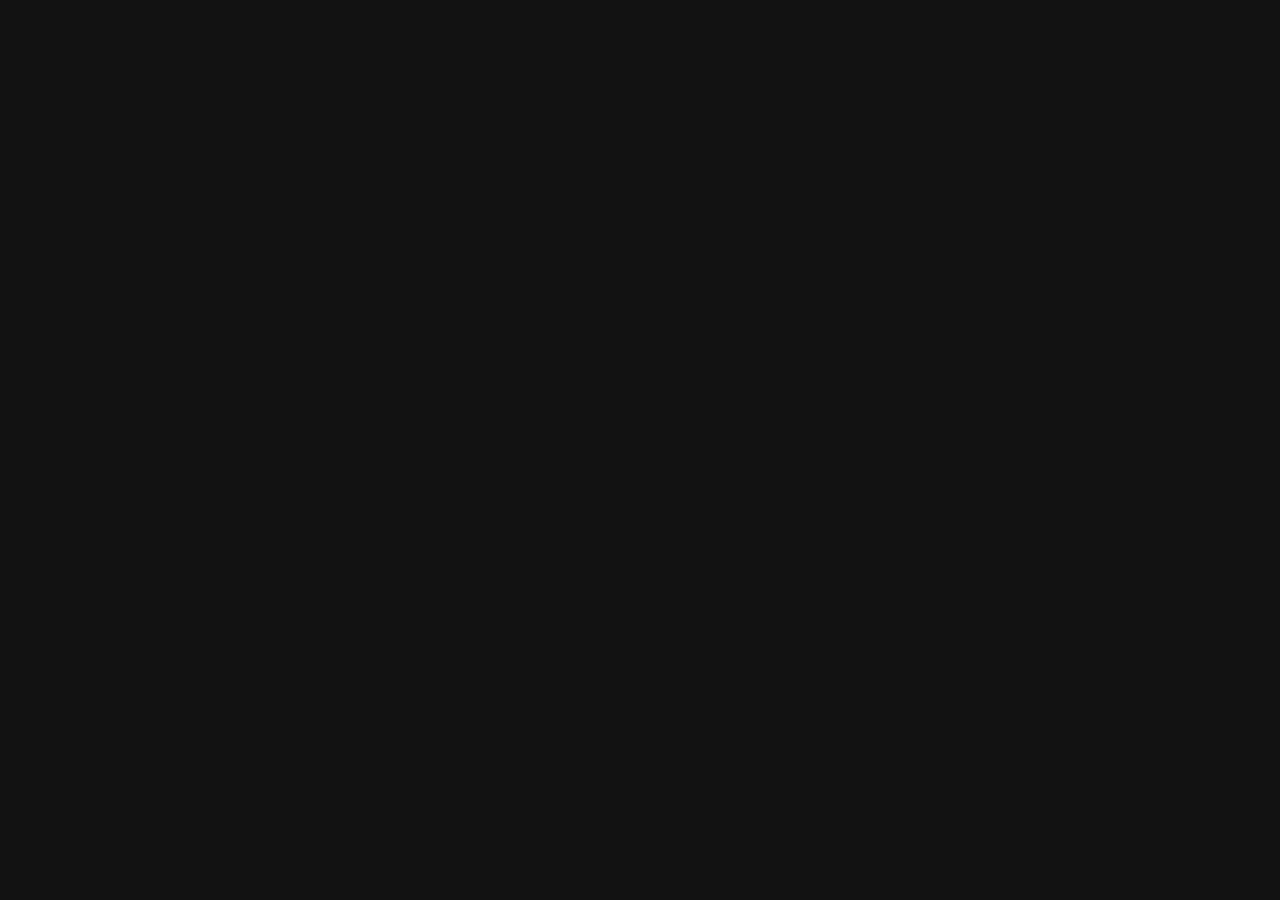
==== index.html @ f432828e "Build modern React-based cinema schedule planner UI" ====
<!doctype html>
<html lang="en">
  <head>
    <meta charset="UTF-8" />
    <meta name="viewport" content="width=device-width, initial-scale=1.0" />
    <title>Cinema Schedule Planner</title>
    <link rel="stylesheet" href="styles.css" />
  </head>
  <body>
    <div id="root"></div>
    <script type="module" src="app.js"></script>
  </body>
</html>
---- styles.css ----
:root {
  color-scheme: dark;
  --bg: #0b0f1d;
  --panel: #12182b;
  --text: #edf1ff;
  --muted: #9ca9d3;
  --accent: #6f7dff;
  --accent-soft: #263171;
}
* { box-sizing: border-box; }
body { margin: 0; font-family: Inter, system-ui, sans-serif; background: radial-gradient(circle at top, #162042, var(--bg)); color: var(--text); }
.page { max-width: 1200px; margin: 0 auto; padding: 24px; }
header h1 { margin-bottom: 8px; }
header p { color: var(--muted); }
.panel { background: color-mix(in srgb, var(--panel) 90%, #fff 10%); border: 1px solid #2b345e; border-radius: 16px; box-shadow: 0 8px 30px #0008; }
.controls { padding: 16px; margin: 18px 0 30px; display: grid; gap: 12px; }
.row { display: grid; gap: 8px; }
.row.two-col { grid-template-columns: repeat(auto-fit, minmax(180px, 1fr)); }
.row.wrap { display: flex; flex-wrap: wrap; align-items: center; gap: 8px; }
label { color: var(--muted); font-size: .85rem; }
select, input { background: #0b1022; color: var(--text); border: 1px solid #36417c; border-radius: 10px; padding: 10px; }
.chip { border: 1px solid #3f4f9a; color: #dce2ff; padding: 6px 10px; border-radius: 99px; background: transparent; cursor: pointer; }
.chip.active { background: var(--accent-soft); border-color: var(--accent); }
.stats { color: #c5cff8; font-size: .9rem; }
.cards { display: grid; grid-template-columns: repeat(auto-fill, minmax(280px, 1fr)); gap: 16px; }
.card { overflow: hidden; }
.card img { width: 100%; height: 360px; object-fit: cover; display: block; }
.card .content { padding: 14px; }
.meta { color: var(--muted); font-size: .9rem; }
.tags { display: flex; flex-wrap: wrap; gap: 6px; margin: 10px 0; }
.tags span { border: 1px solid #3b467f; color: #c7d0f8; border-radius: 999px; font-size: .78rem; padding: 4px 8px; }
.links { display: flex; gap: 12px; }
a { color: #98a7ff; }
.schedule-grid { display: grid; grid-template-columns: repeat(auto-fit, minmax(280px, 1fr)); gap: 14px; }
.day-block { padding: 14px; }
.cinema-block h4 { margin: 10px 0 8px; color: #bfcbff; }
ul { list-style: none; padding: 0; margin: 0; display: grid; gap: 6px; }
li { background: #0d1328; border: 1px solid #26305e; border-radius: 10px; padding: 8px; display: grid; gap: 2px; }
@media (max-width: 700px) {
  .page { padding: 14px; }
  .card img { height: 280px; }
}
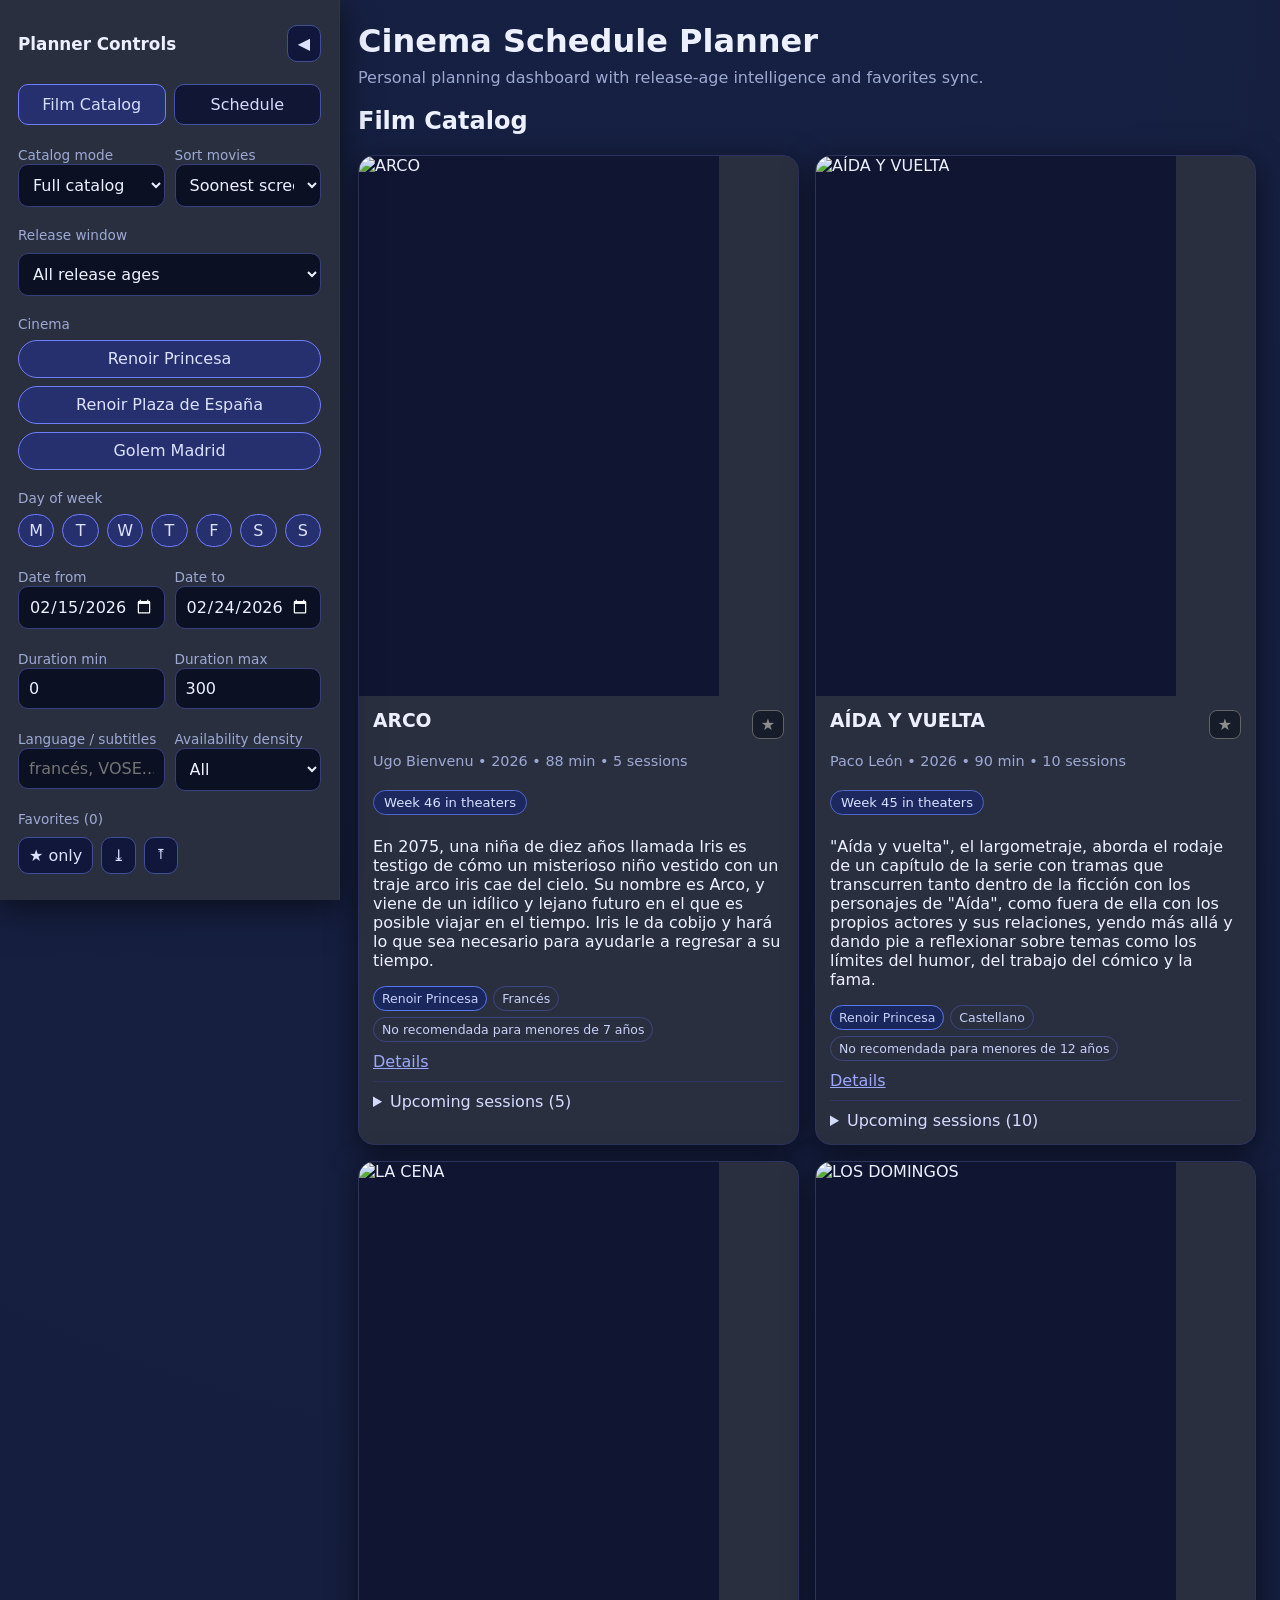
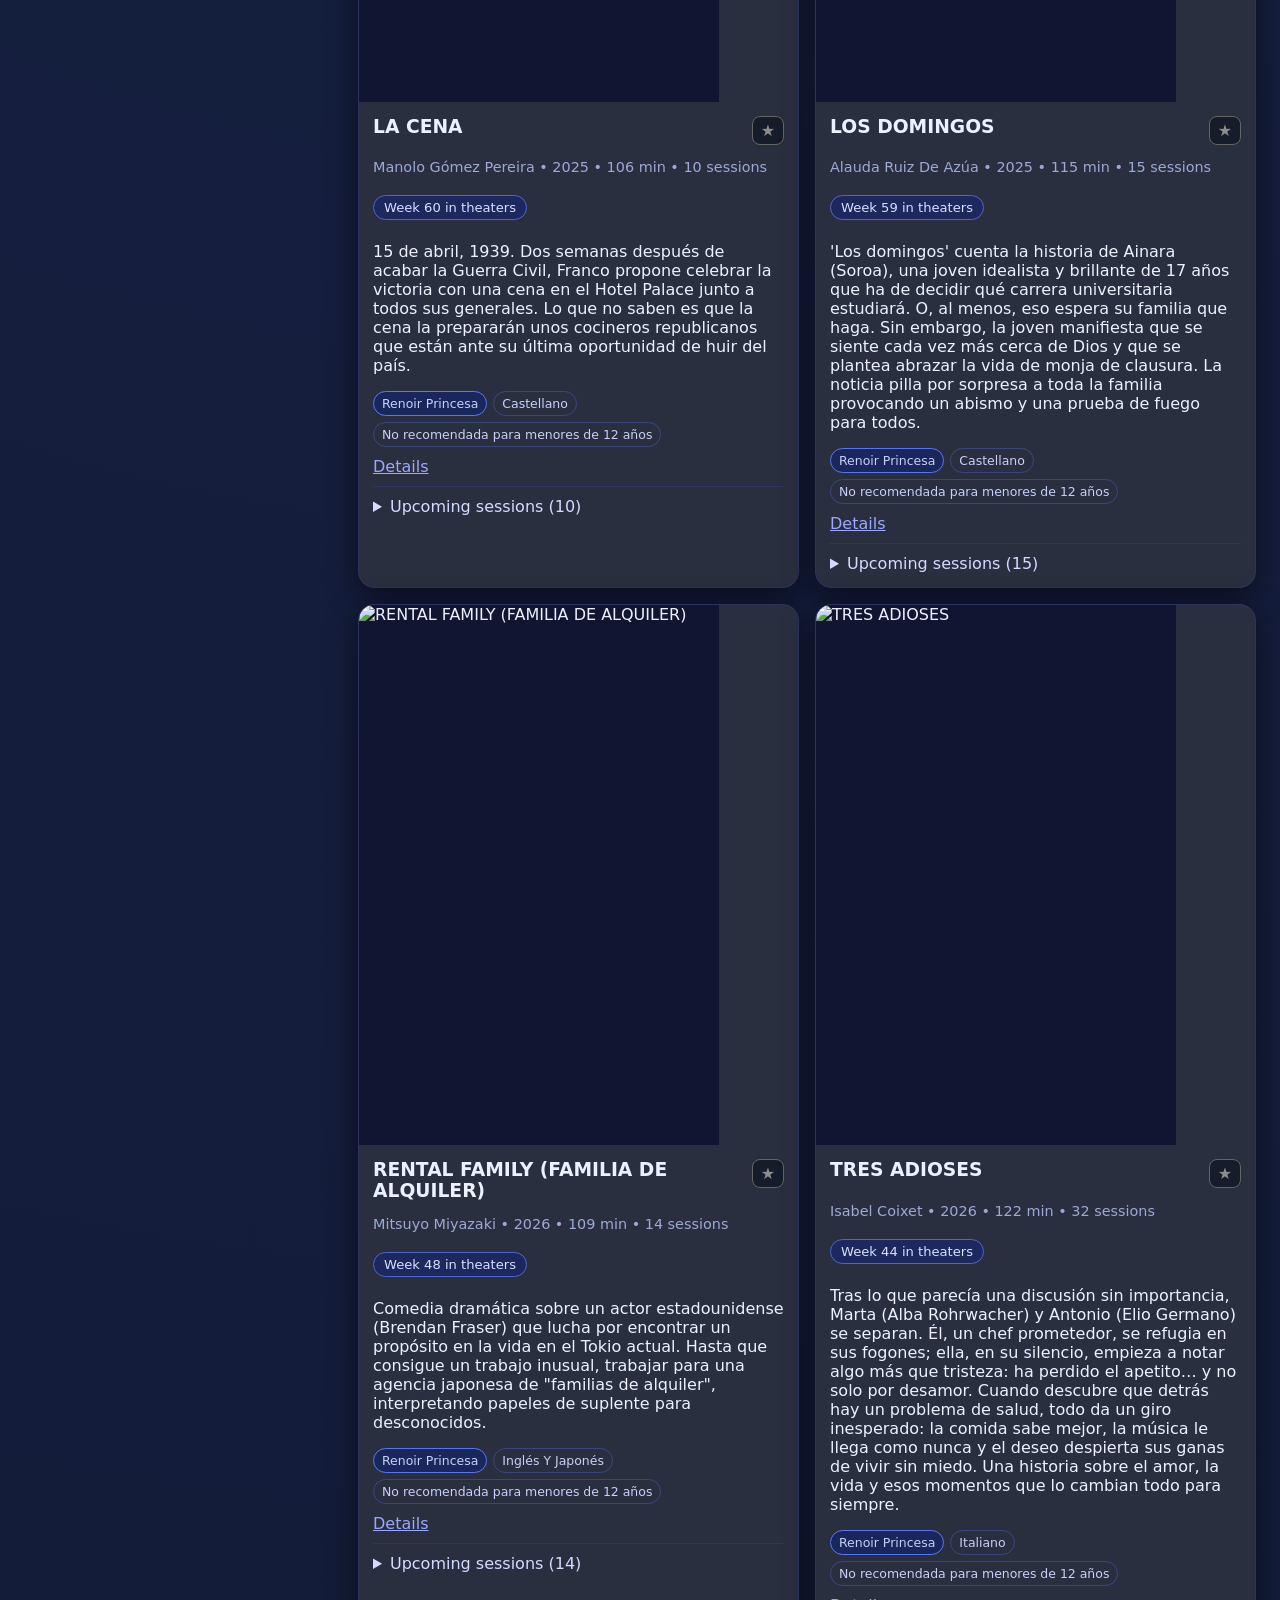
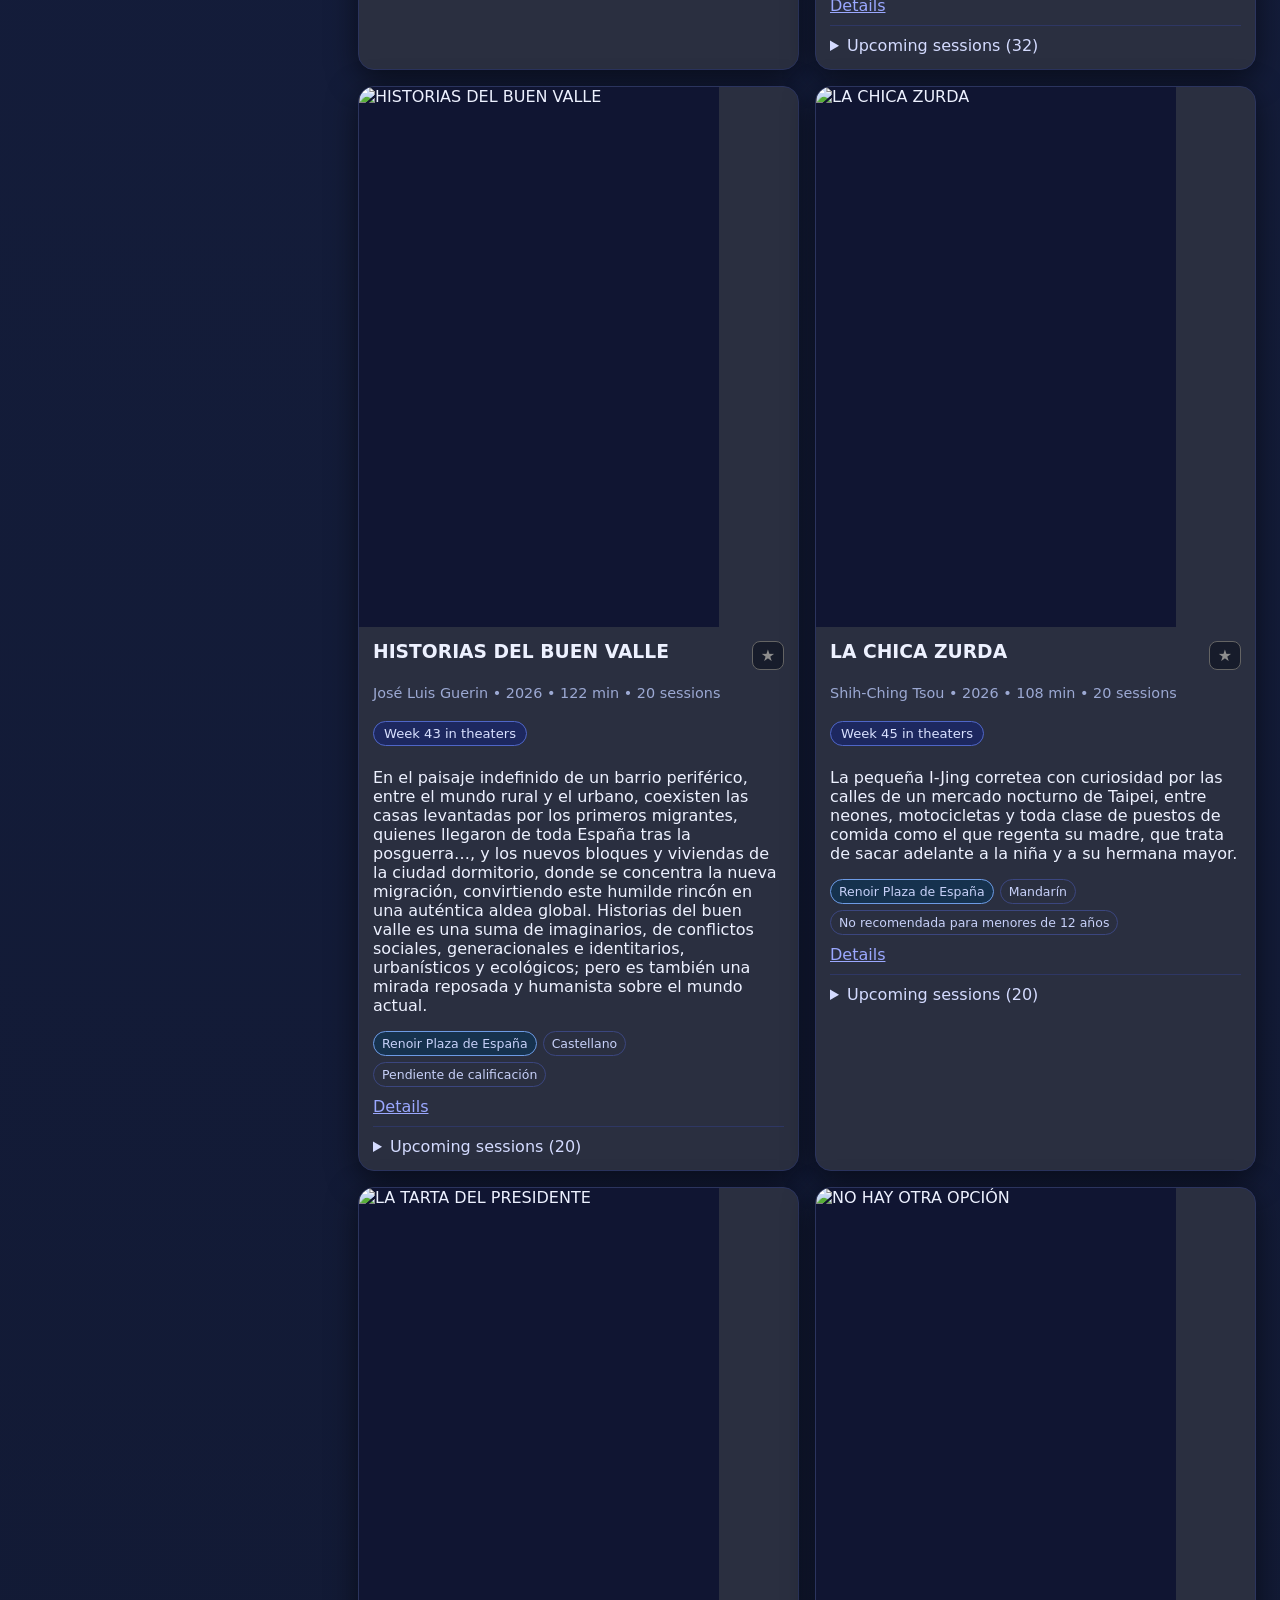
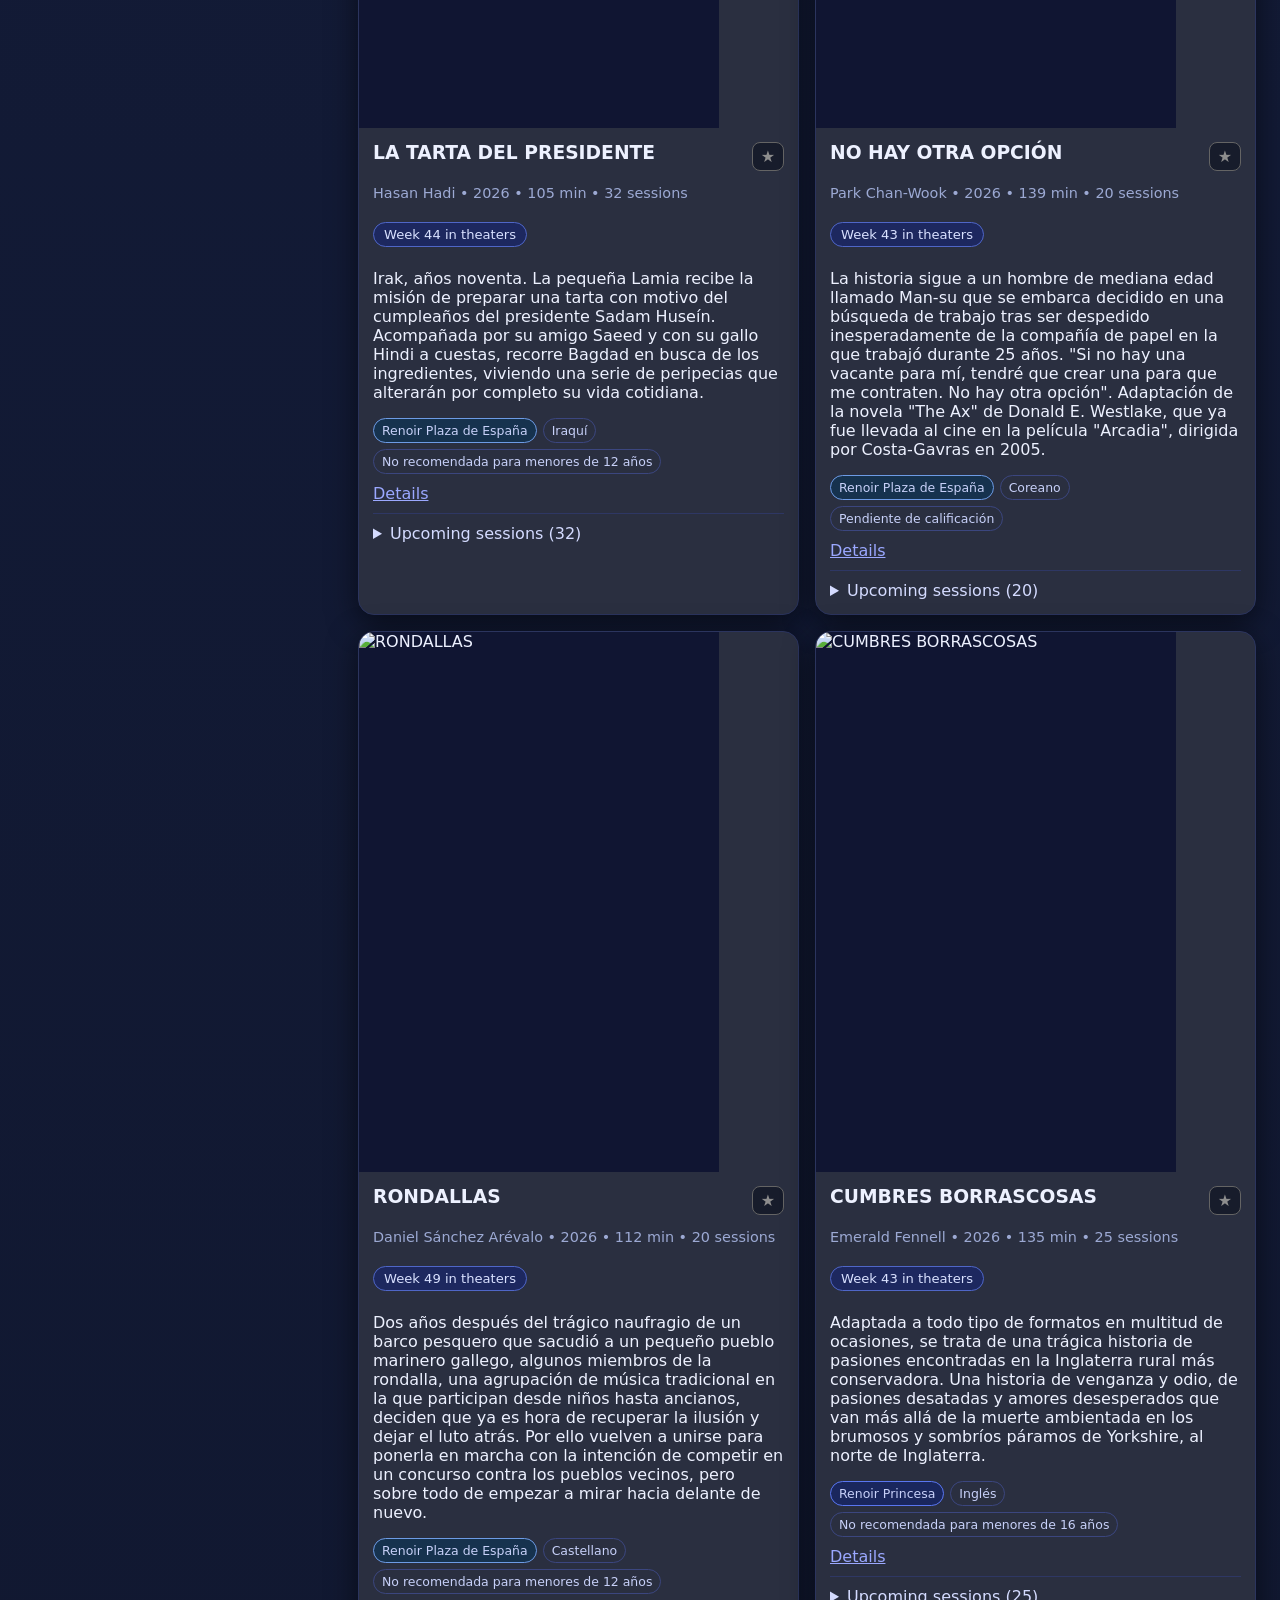
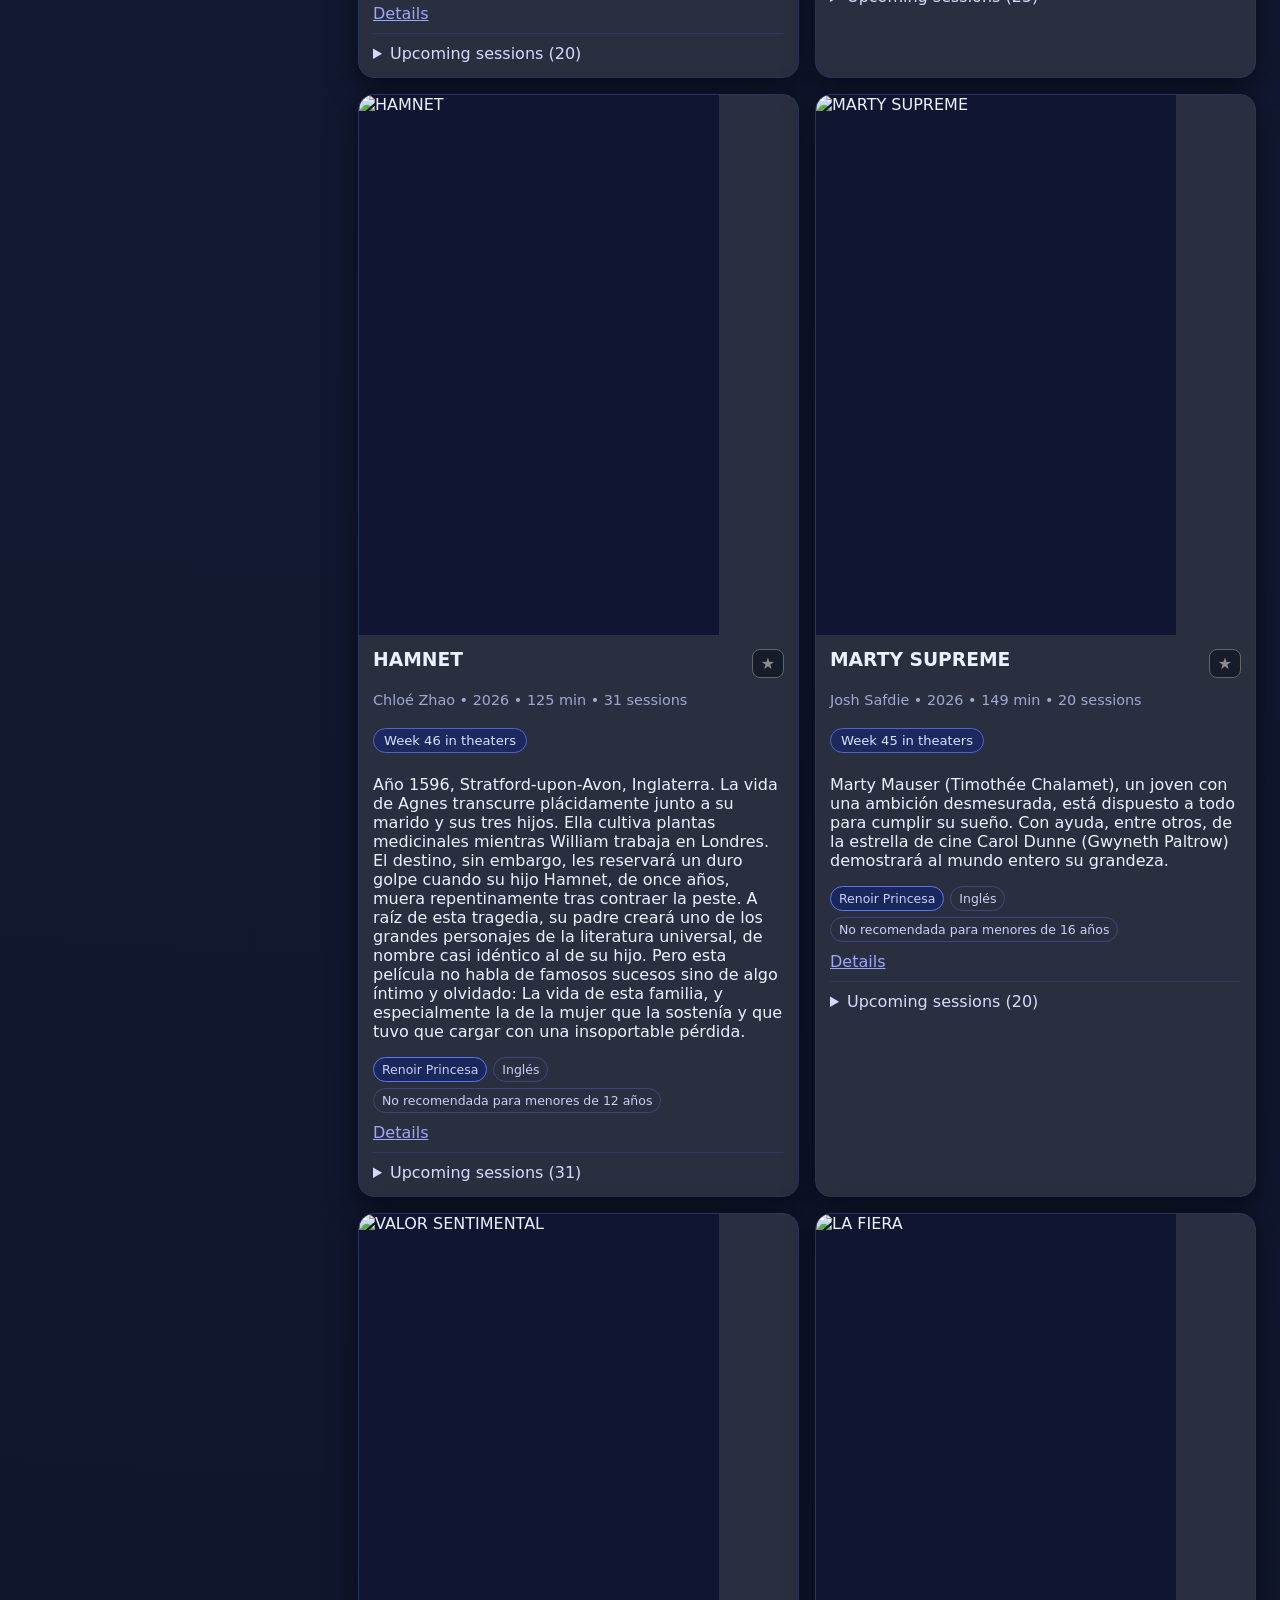
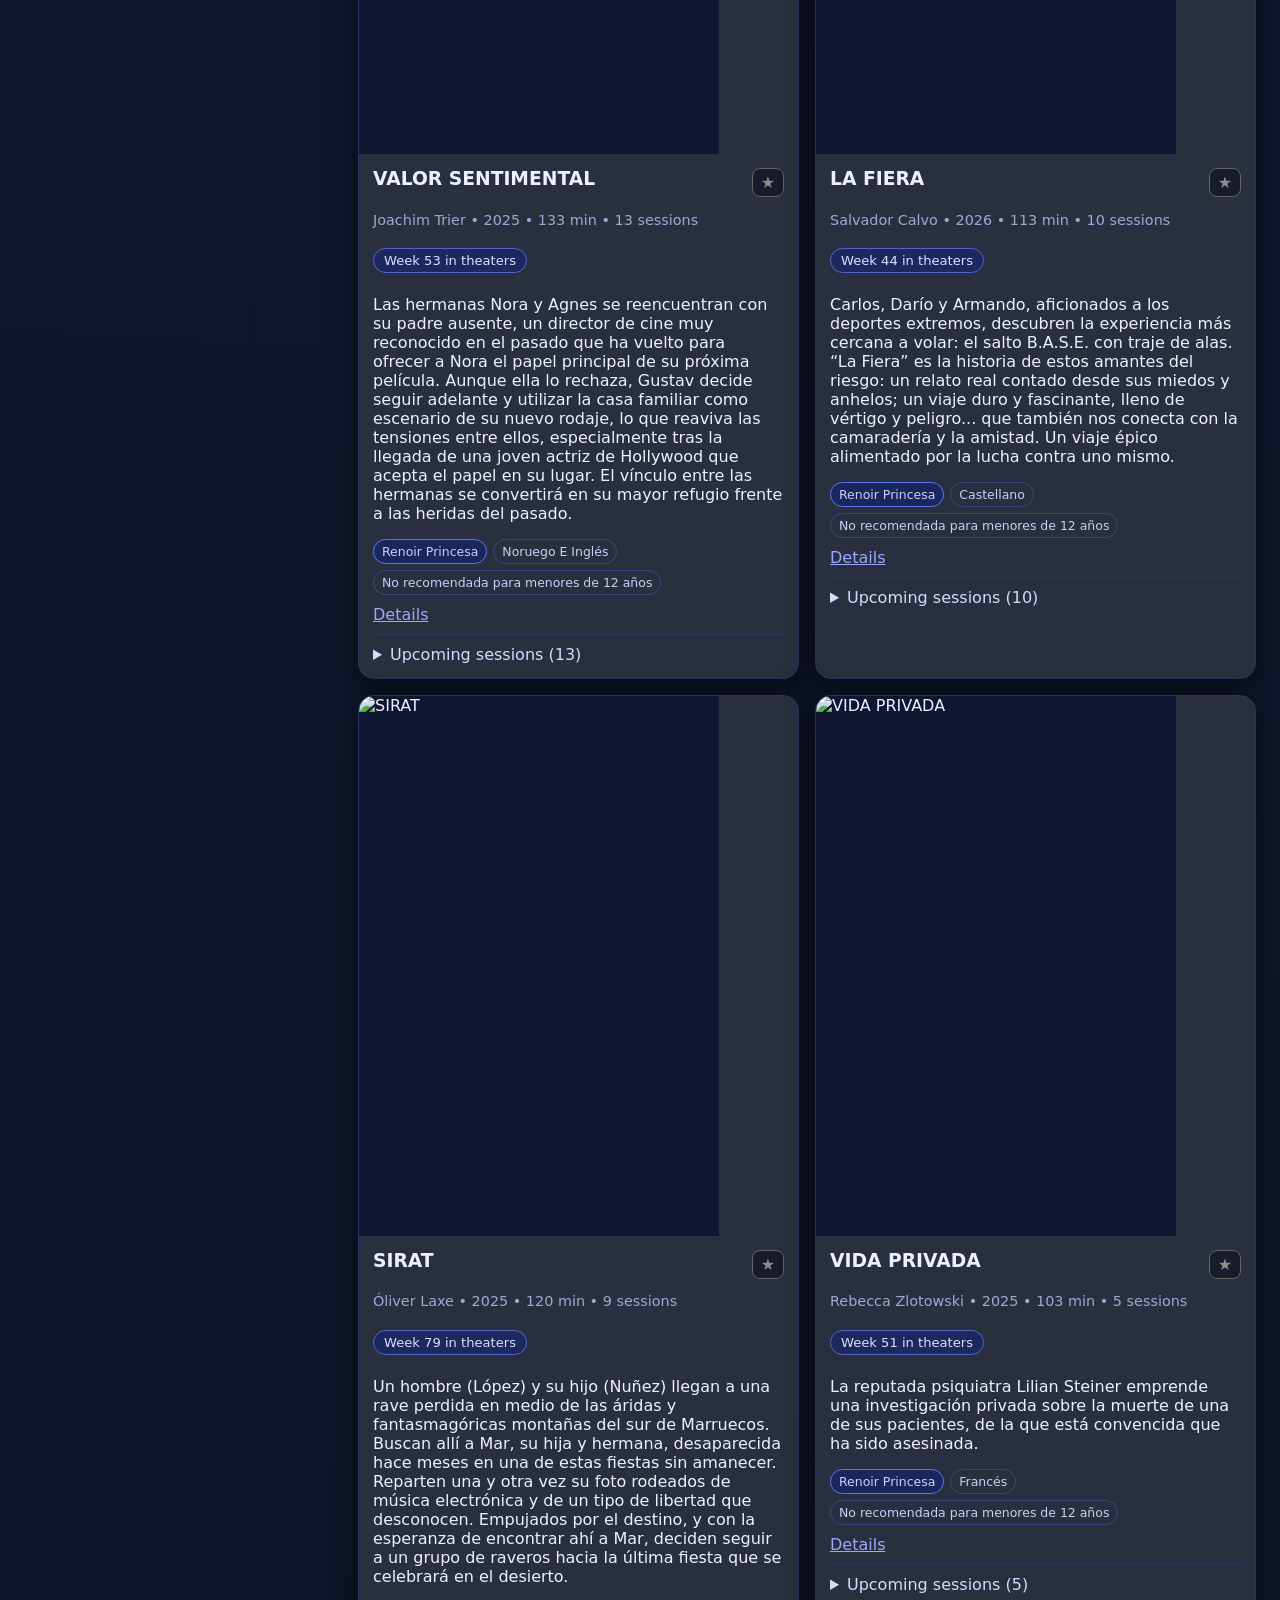
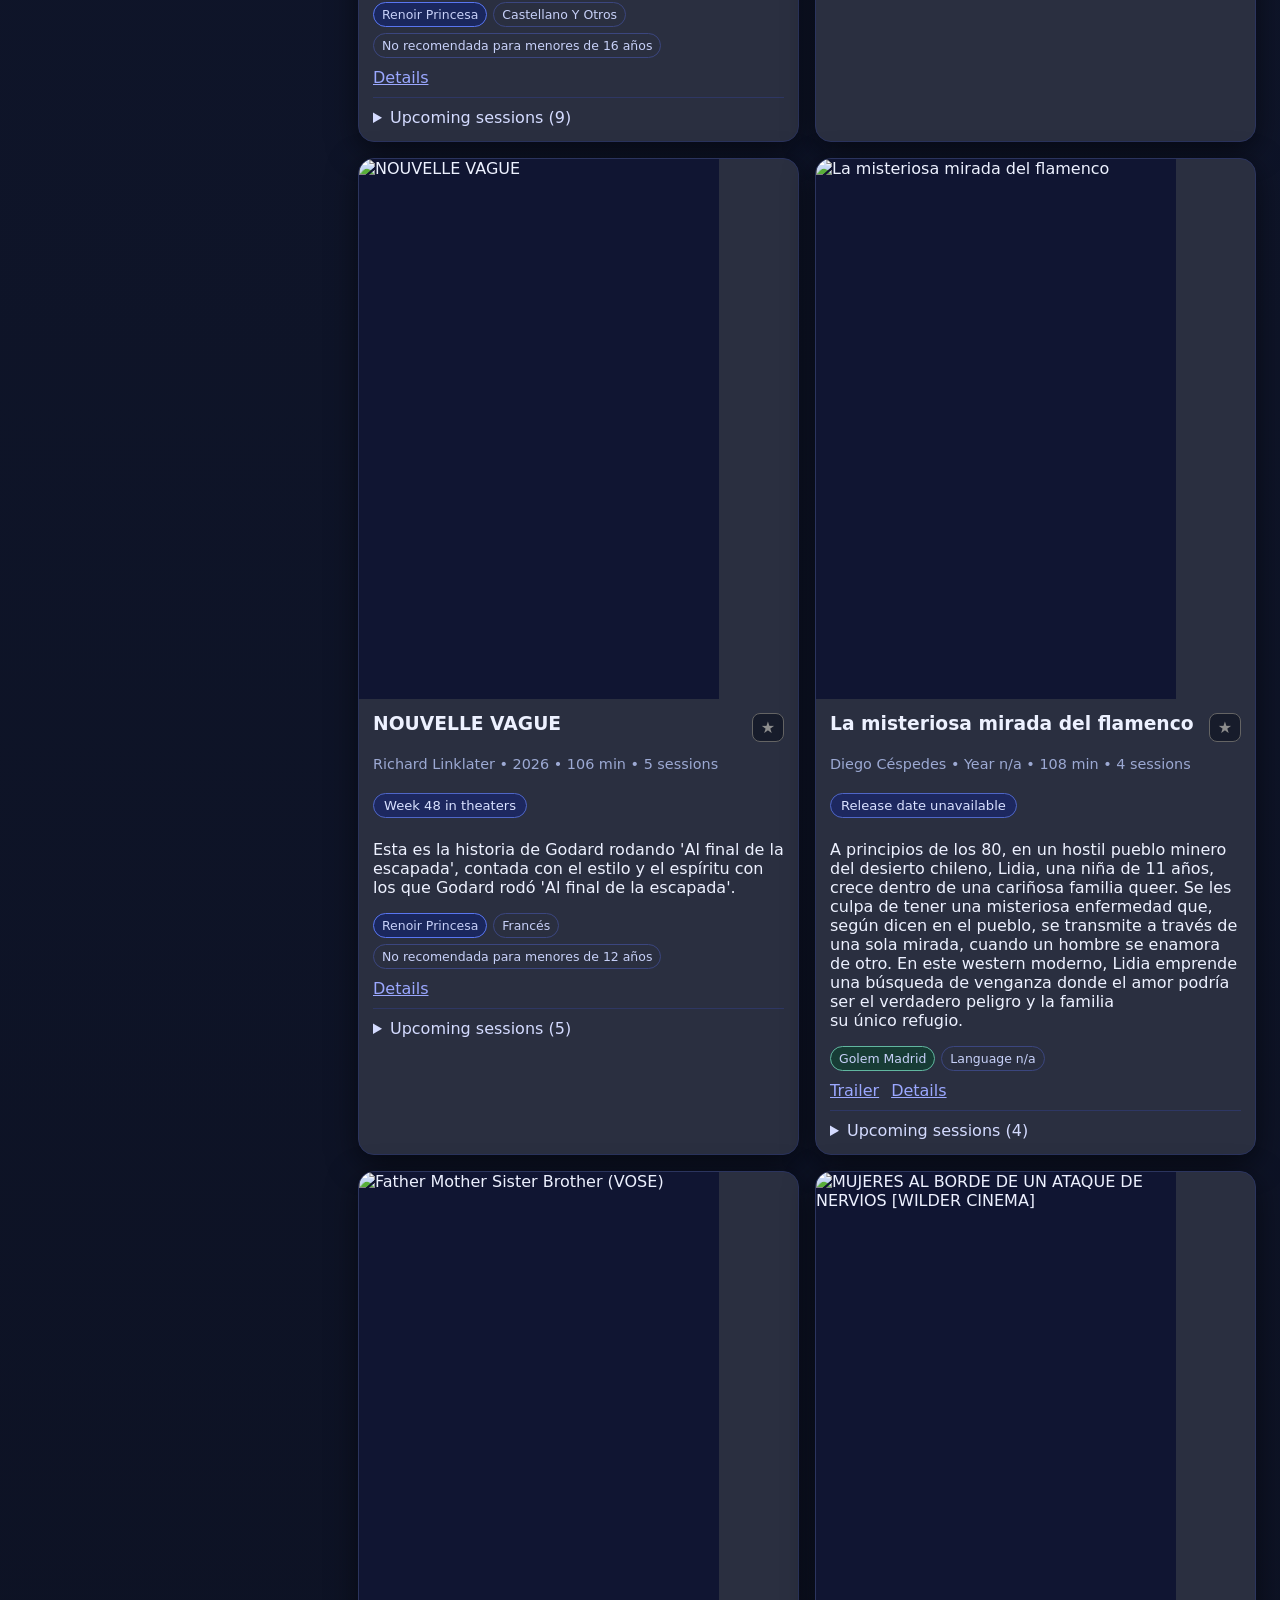
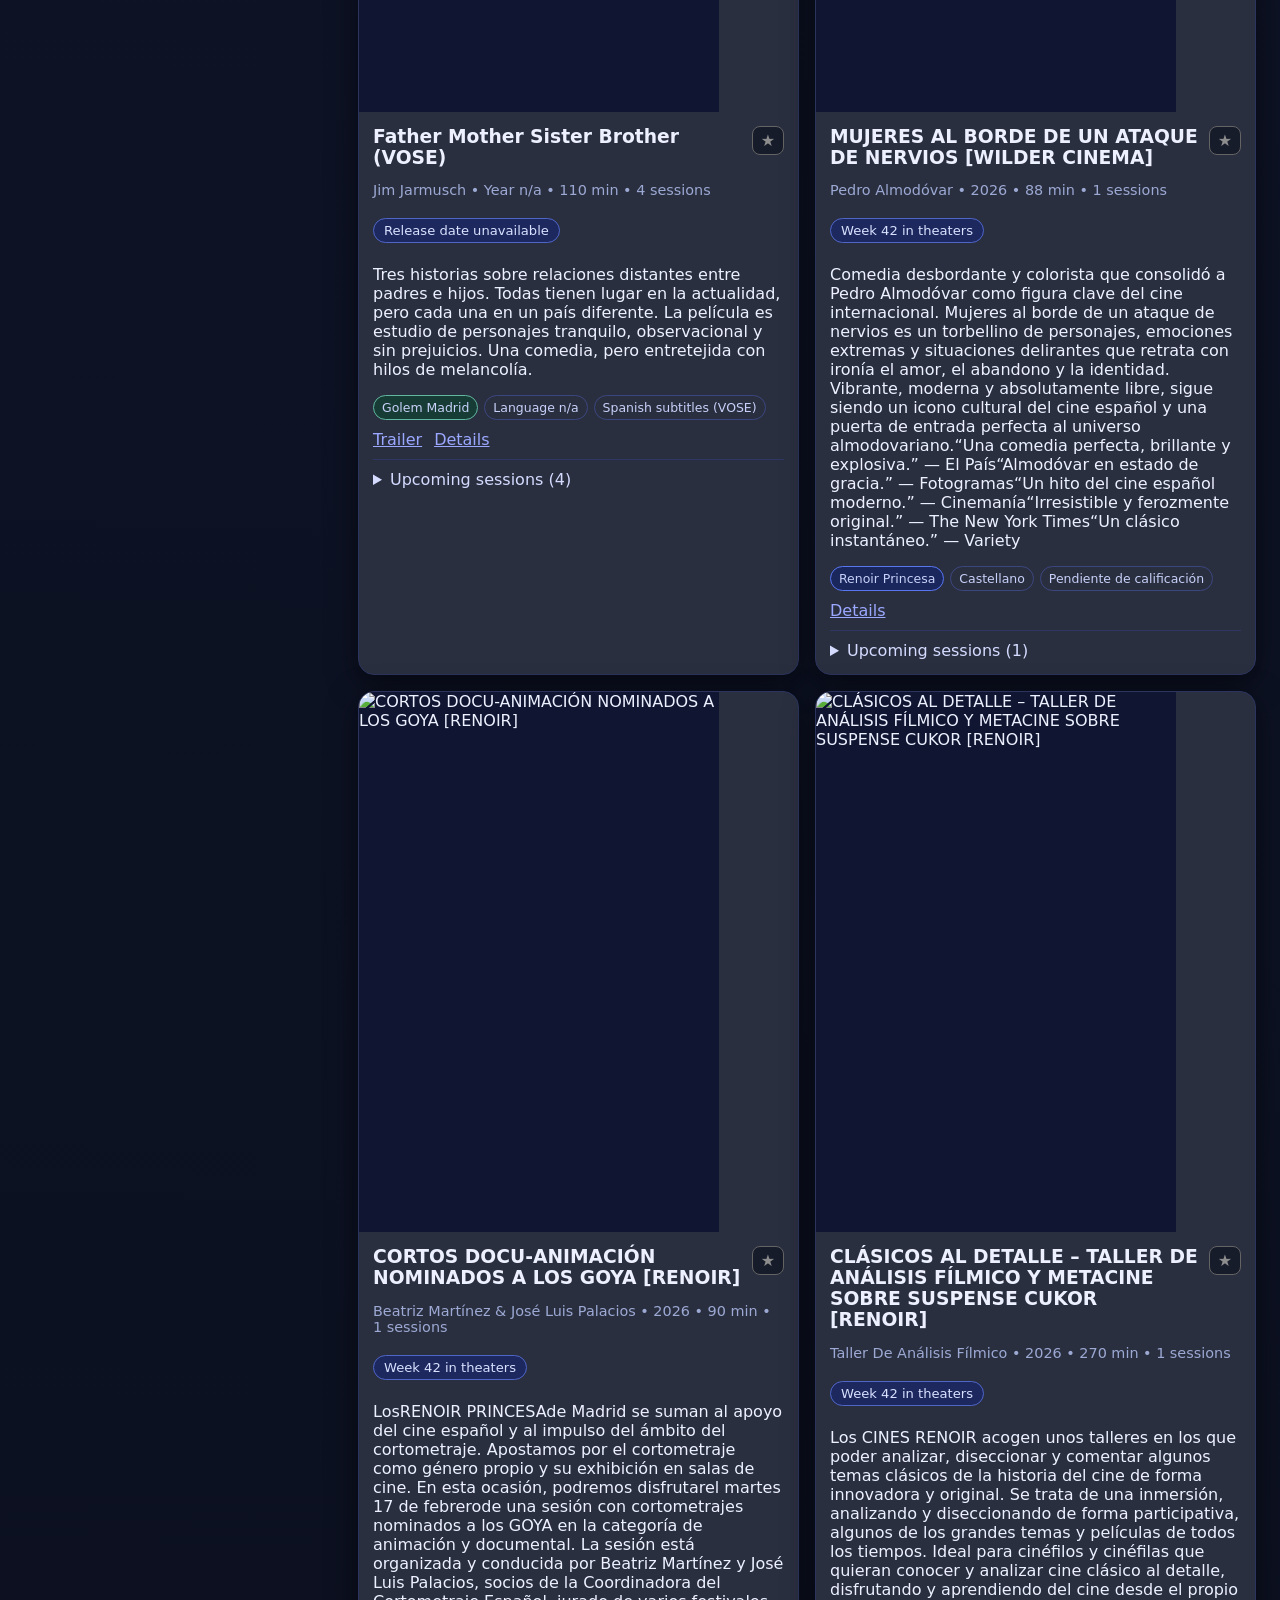
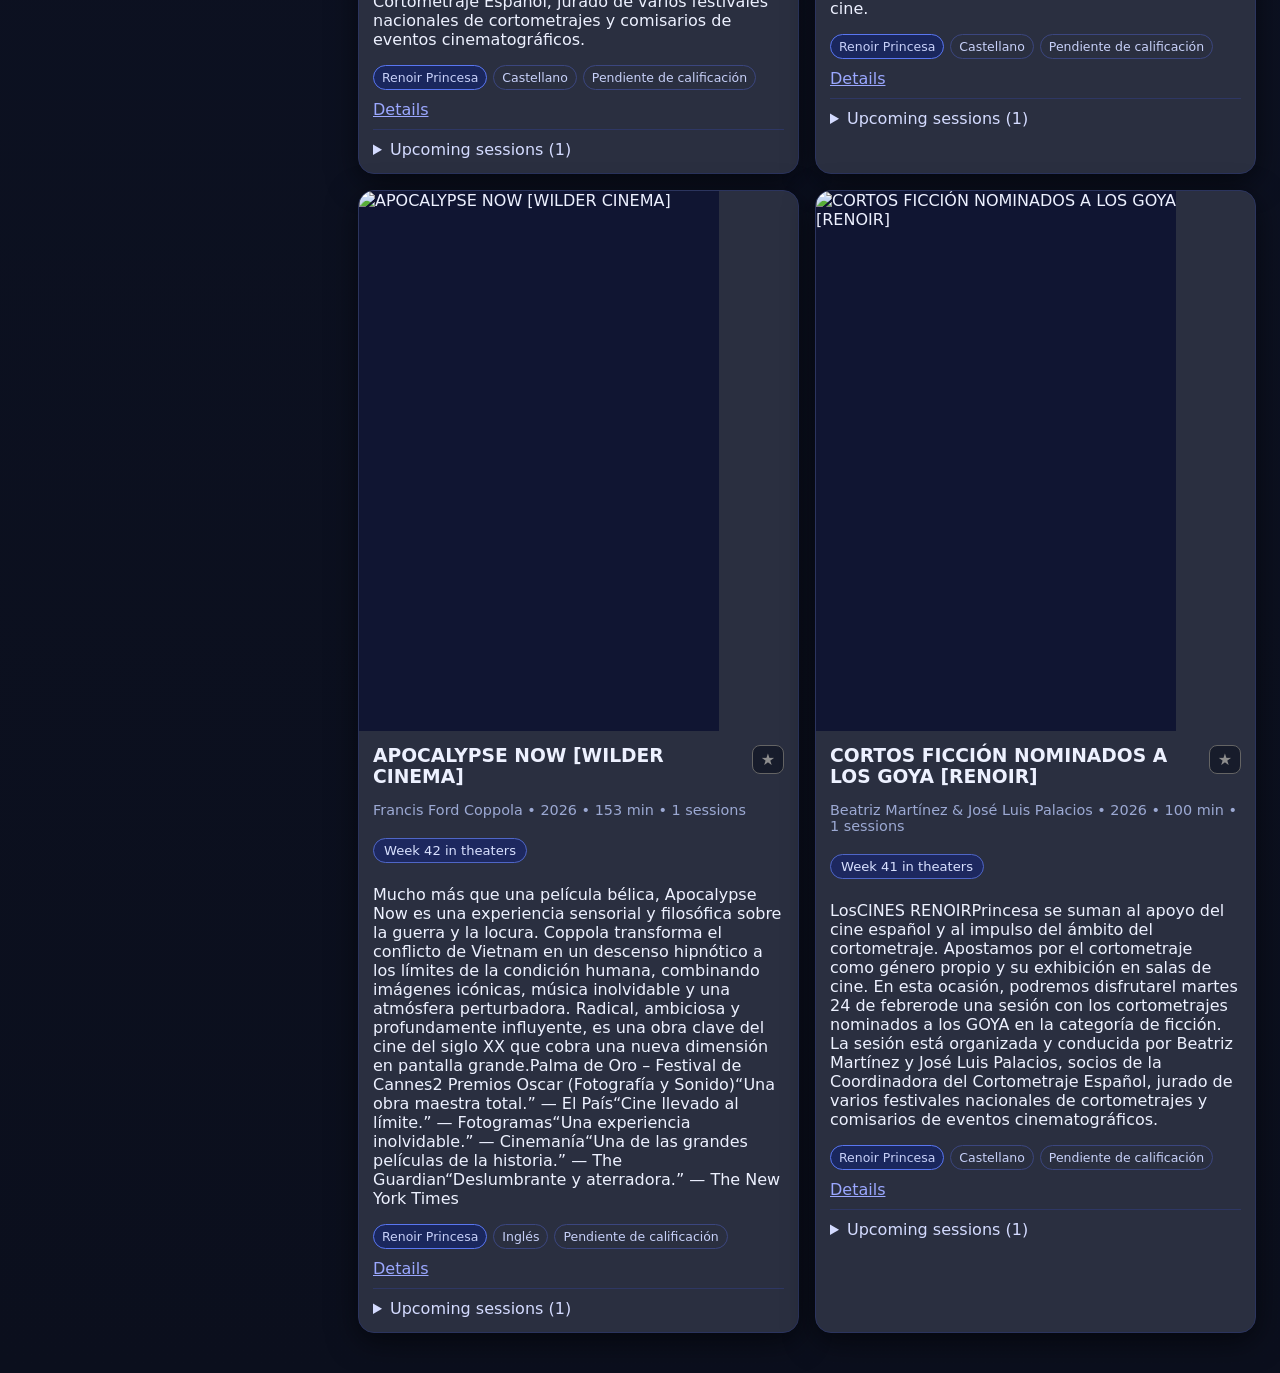
==== commit f700c4bb: "Configure frontend to use local seat-map API base" ====
--- a/index.html
+++ b/index.html
@@ -8,6 +8,7 @@
   </head>
   <body>
     <div id="root"></div>
+    <script>window.SEATMAP_API_BASE = "http://127.0.0.1:8765";</script>
     <script type="module" src="app.js"></script>
   </body>
 </html>
--- a/styles.css
+++ b/styles.css
@@ -5,38 +5,390 @@
   --text: #edf1ff;
   --muted: #9ca9d3;
   --accent: #6f7dff;
-  --accent-soft: #263171;
-}
+  --accent-soft: #27306e;
+}
+
 * { box-sizing: border-box; }
-body { margin: 0; font-family: Inter, system-ui, sans-serif; background: radial-gradient(circle at top, #162042, var(--bg)); color: var(--text); }
-.page { max-width: 1200px; margin: 0 auto; padding: 24px; }
-header h1 { margin-bottom: 8px; }
-header p { color: var(--muted); }
-.panel { background: color-mix(in srgb, var(--panel) 90%, #fff 10%); border: 1px solid #2b345e; border-radius: 16px; box-shadow: 0 8px 30px #0008; }
-.controls { padding: 16px; margin: 18px 0 30px; display: grid; gap: 12px; }
-.row { display: grid; gap: 8px; }
-.row.two-col { grid-template-columns: repeat(auto-fit, minmax(180px, 1fr)); }
+body {
+  margin: 0;
+  font-family: Inter, system-ui, sans-serif;
+  background: radial-gradient(circle at top, #162042, var(--bg));
+  color: var(--text);
+}
+
+.app-shell { display: grid; grid-template-columns: 340px minmax(0, 1fr); min-height: 100vh; }
+.app-shell.sidebar-hidden { grid-template-columns: 1fr; }
+
+.panel {
+  background: color-mix(in srgb, var(--panel) 90%, #fff 10%);
+  border: 1px solid #2b345e;
+  border-radius: 16px;
+  box-shadow: 0 8px 30px #0008;
+}
+
+.sidebar {
+  margin: 0;
+  padding: 24px 18px;
+  position: sticky;
+  top: 0;
+  height: 100vh;
+  overflow-y: auto;
+  scrollbar-width: none;
+  -ms-overflow-style: none;
+  align-self: start;
+  display: grid;
+  gap: 20px;
+  border-radius: 0;
+  border-left: 0;
+  border-top: 0;
+  border-bottom: 0;
+}
+.sidebar::-webkit-scrollbar { display: none; }
+
+.sidebar-head { display: flex; justify-content: space-between; align-items: center; }
+.sidebar-head h2 { margin: 0; font-size: 1.05rem; }
+.sidebar-content { display: grid; gap: 20px; align-content: start; }
+.app-shell.sidebar-hidden .sidebar { display: none; }
+
+.show-floating {
+  position: fixed;
+  left: 18px;
+  top: 18px;
+  z-index: 40;
+  border: 1px solid #4255ad;
+  background: #172053;
+  color: #e6ecff;
+  border-radius: 10px;
+  width: 42px;
+  height: 42px;
+  cursor: pointer;
+}
+
+.main-content { padding: 22px 24px 40px 18px; min-width: 0; }
+.app-shell.sidebar-hidden .main-content { padding: 22px 24px 40px 76px; }
+.topline h1 { margin: 0 0 8px; }
+.topline p { margin: 0 0 16px; color: var(--muted); }
+
+.view-toggle {
+  display: grid;
+  grid-template-columns: 1fr 1fr;
+  gap: 8px;
+}
+
+.toggle-btn {
+  border: 1px solid #4454a4;
+  background: #101633;
+  color: #d5ddff;
+  border-radius: 10px;
+  padding: 10px;
+  cursor: pointer;
+}
+.toggle-btn.active {
+  background: var(--accent-soft);
+  border-color: var(--accent);
+}
+
+.row { display: grid; gap: 10px; }
+.row.two-col { grid-template-columns: repeat(2, minmax(0, 1fr)); }
 .row.wrap { display: flex; flex-wrap: wrap; align-items: center; gap: 8px; }
+.sidebar-section { gap: 8px; }
+.chip-grid { display: grid; gap: 8px; }
+.cinema-chip-grid { grid-template-columns: 1fr; }
+.cinema-chip-grid .chip {
+  width: 100%;
+  min-width: 0;
+  height: 38px;
+  display: flex;
+  align-items: center;
+  justify-content: center;
+  text-align: center;
+  padding: 0 10px;
+  white-space: nowrap;
+  overflow: hidden;
+  text-overflow: ellipsis;
+}
+.day-chip-row { grid-template-columns: repeat(7, minmax(0, 1fr)); }
+.day-chip-row .chip { width: 100%; min-width: 0; text-align: center; padding-inline: 0; }
 label { color: var(--muted); font-size: .85rem; }
-select, input { background: #0b1022; color: var(--text); border: 1px solid #36417c; border-radius: 10px; padding: 10px; }
-.chip { border: 1px solid #3f4f9a; color: #dce2ff; padding: 6px 10px; border-radius: 99px; background: transparent; cursor: pointer; }
+
+select, input, button { font: inherit; }
+select, input {
+  width: 100%;
+  background: #0b1022;
+  color: var(--text);
+  border: 1px solid #36417c;
+  border-radius: 10px;
+  padding: 10px;
+}
+
+.chip {
+  border: 1px solid #3f4f9a;
+  color: #dce2ff;
+  padding: 6px 10px;
+  border-radius: 99px;
+  background: transparent;
+  cursor: pointer;
+}
 .chip.active { background: var(--accent-soft); border-color: var(--accent); }
-.stats { color: #c5cff8; font-size: .9rem; }
-.cards { display: grid; grid-template-columns: repeat(auto-fill, minmax(280px, 1fr)); gap: 16px; }
-.card { overflow: hidden; }
-.card img { width: 100%; height: 360px; object-fit: cover; display: block; }
+
+.icon-btn {
+  border: 1px solid #3f4f9a;
+  background: #10173a;
+  color: #dce2ff;
+  border-radius: 10px;
+  padding: 8px 10px;
+  cursor: pointer;
+}
+.icon-btn.active {
+  background: var(--accent-soft);
+  border-color: var(--accent);
+  color: #fff4bf;
+}
+
+.favorite-tools .tool-actions { display: flex; gap: 8px; }
+.favorite-tools .icon-btn input { display: none; }
+
+.cards { display: grid; grid-template-columns: repeat(auto-fill, minmax(320px, 1fr)); gap: 16px; }
+.card { overflow: hidden; display: grid; grid-template-rows: auto 1fr; }
+.poster-wrap { aspect-ratio: 2 / 3; max-height: 540px; overflow: hidden; background: #101532; }
+.card img { width: 100%; height: 100%; object-fit: cover; display: block; }
 .card .content { padding: 14px; }
+.card-top { display: flex; justify-content: space-between; align-items: start; gap: 10px; }
+.card h3 { margin: 0; }
 .meta { color: var(--muted); font-size: .9rem; }
+.release-pill {
+  display: inline-block;
+  margin: 6px 0;
+  border: 1px solid #4f66c7;
+  border-radius: 999px;
+  padding: 4px 10px;
+  font-size: .82rem;
+  color: #d9e1ff;
+  background: #1d285f;
+}
+
+.favorite-btn, .mini-favorite {
+  border: 1px solid #646464;
+  background: #171c2b;
+  color: #8d8d8d;
+  border-radius: 8px;
+  padding: 4px 8px;
+  cursor: pointer;
+}
+.favorite-btn.is-favorite,
+.mini-favorite.is-favorite { color: #ffd24d; border-color: #d0a93c; background: #3a2d12; }
+.card.favorite, .timeline-item.favorite { outline: 2px solid #c89a2f; }
+
 .tags { display: flex; flex-wrap: wrap; gap: 6px; margin: 10px 0; }
-.tags span { border: 1px solid #3b467f; color: #c7d0f8; border-radius: 999px; font-size: .78rem; padding: 4px 8px; }
-.links { display: flex; gap: 12px; }
-a { color: #98a7ff; }
-.schedule-grid { display: grid; grid-template-columns: repeat(auto-fit, minmax(280px, 1fr)); gap: 14px; }
-.day-block { padding: 14px; }
-.cinema-block h4 { margin: 10px 0 8px; color: #bfcbff; }
-ul { list-style: none; padding: 0; margin: 0; display: grid; gap: 6px; }
-li { background: #0d1328; border: 1px solid #26305e; border-radius: 10px; padding: 8px; display: grid; gap: 2px; }
-@media (max-width: 700px) {
-  .page { padding: 14px; }
-  .card img { height: 280px; }
-}
+.tags span, .timeline-tags span {
+  border: 1px solid #3b467f;
+  color: #c7d0f8;
+  border-radius: 999px;
+  font-size: .78rem;
+  padding: 4px 8px;
+}
+.tag.renoir { border-color: #5976f1; background: #1a275d; }
+.tag.plaza { border-color: #6d9be5; background: #16324e; }
+.tag.golem { border-color: #61b7a0; background: #173c35; }
+
+.links { display: flex; gap: 12px; flex-wrap: wrap; }
+a { color: #9ba8ff; }
+
+.sessions-expand { margin-top: 10px; border-top: 1px solid #2e3764; padding-top: 10px; }
+.sessions-expand summary { cursor: pointer; color: #d4dbff; }
+.session-day-group h5 { margin: 10px 0 6px; color: #bcd0ff; }
+.session-day-group ul { list-style: none; padding: 0; margin: 0; display: grid; gap: 6px; }
+.session-day-group li { display: flex; flex-wrap: wrap; gap: 6px; align-items: center; background: #0d1328; border: 1px solid #26305e; border-radius: 10px; padding: 8px; }
+.seatmap-btn {
+  border: 1px solid #5070e6;
+  background: #16275d;
+  color: #dbe5ff;
+  border-radius: 8px;
+  padding: 5px 8px;
+  cursor: pointer;
+}
+.seatmap-btn:disabled {
+  opacity: 0.45;
+  cursor: not-allowed;
+}
+
+.timeline-days {
+  display: grid;
+  grid-auto-flow: column;
+  grid-auto-columns: minmax(320px, 370px);
+  gap: 14px;
+  overflow-x: auto;
+  padding-bottom: 10px;
+}
+.timeline-day { padding: 12px; min-height: 340px; }
+.timeline-day h3 { margin-top: 0; }
+.hour-block { margin-bottom: 10px; border: 1px solid #2e3764; border-radius: 12px; padding: 8px; background: #101831; }
+.hour-block summary { cursor: pointer; display: flex; justify-content: space-between; color: #cfdaff; }
+.hour-block ul { list-style: none; padding: 8px 0 0; margin: 0; display: grid; gap: 8px; }
+.timeline-item { background: #0d1328; border: 1px solid #26305e; border-radius: 10px; padding: 8px; }
+.open-modal-link {
+  background: transparent;
+  border: none;
+  color: #dce4ff;
+  text-align: left;
+  cursor: pointer;
+  padding: 0;
+  font-weight: 600;
+}
+.open-modal-link:hover { text-decoration: underline; }
+.timeline-tags { display: flex; flex-wrap: wrap; gap: 6px; margin-top: 8px; align-items: center; }
+.time-inline { color: #acc0ff; }
+
+.modal-backdrop {
+  position: fixed;
+  inset: 0;
+  background: rgba(2, 6, 18, 0.72);
+  display: grid;
+  place-items: center;
+  z-index: 50;
+  padding: 20px;
+}
+.modal-shell {
+  width: min(1280px, calc(100vw - 56px));
+  max-height: calc(100vh - 36px);
+  display: grid;
+  grid-template-rows: auto 1fr;
+}
+.modal-head {
+  display: flex;
+  justify-content: space-between;
+  align-items: center;
+  padding: 12px 14px;
+  border-bottom: 1px solid #2b355e;
+}
+.modal-head h3 { margin: 0; }
+.modal-content { overflow: auto; padding: 20px; }
+.modal-card {
+  margin: 0;
+  display: grid;
+  grid-template-columns: clamp(240px, 27vw, 360px) minmax(440px, 1fr);
+  grid-template-areas: "poster content";
+  align-items: start;
+  column-gap: 24px;
+  overflow: visible;
+}
+.modal-card .poster-wrap {
+  grid-area: poster;
+  align-self: start;
+  aspect-ratio: 2 / 3;
+  width: 100%;
+  max-height: none;
+  border-radius: 12px;
+}
+.modal-card .content {
+  grid-area: content;
+  display: grid;
+  gap: 12px;
+  min-width: 0;
+  align-content: start;
+}
+.modal-card .content p { max-width: 78ch; }
+.modal-metadata {
+  padding: 12px;
+  border-radius: 12px;
+}
+.modal-metadata h4 { margin: 0 0 8px; }
+.modal-metadata dl {
+  margin: 0;
+  display: grid;
+  grid-template-columns: repeat(2, minmax(0, 1fr));
+  gap: 8px 12px;
+}
+.modal-metadata div { display: grid; gap: 2px; }
+.modal-metadata dt { color: var(--muted); font-size: .78rem; }
+.modal-metadata dd { margin: 0; font-size: .9rem; }
+
+.seatmap-shell { width: min(1024px, calc(100vw - 56px)); }
+.seatmap-content { display: grid; gap: 14px; }
+.seatmap-error { color: #ff9da2; }
+.seatmap-summary {
+  display: grid;
+  grid-template-columns: repeat(auto-fit, minmax(130px, 1fr));
+  gap: 8px;
+  padding: 10px;
+}
+.seatmap-summary div {
+  background: #121c3f;
+  border: 1px solid #2f417f;
+  border-radius: 10px;
+  padding: 8px;
+  display: grid;
+  gap: 3px;
+}
+.seatmap-summary strong { font-size: 1.2rem; }
+.seatmap-summary span { color: var(--muted); font-size: .78rem; }
+
+.seat-grid-wrap {
+  overflow: auto;
+  border: 1px solid #29366f;
+  border-radius: 12px;
+  background: #0e1531;
+  padding: 10px;
+}
+.seat-grid {
+  display: grid;
+  grid-template-columns: repeat(var(--seat-cols), minmax(14px, 22px));
+  grid-template-rows: repeat(var(--seat-rows), minmax(14px, 22px));
+  gap: 6px;
+  justify-content: start;
+}
+.seat-dot {
+  width: 18px;
+  height: 18px;
+  border-radius: 4px;
+  border: 1px solid #111;
+}
+.seat-dot.normal { background: #24dd2e; }
+.seat-dot.vendida { background: #f44242; }
+.seat-dot.minusvalido { background: #2ba5ff; }
+.seat-dot.noactiva { background: #8f8f8f; }
+
+.seat-legend {
+  display: flex;
+  flex-wrap: wrap;
+  gap: 10px;
+}
+.seat-legend span {
+  display: flex;
+  align-items: center;
+  gap: 6px;
+  color: #d6defd;
+}
+
+.empty { padding: 18px; }
+
+@media (max-width: 1080px) {
+  .app-shell { grid-template-columns: 1fr; }
+  .sidebar { position: relative; margin: 14px; height: auto; border: 1px solid #2b345e; border-radius: 16px; }
+  .main-content, .app-shell.sidebar-hidden .main-content { padding: 0 14px 24px; }
+  .show-floating { top: 12px; left: 12px; }
+  .modal-shell { width: min(1100px, calc(100vw - 28px)); }
+}
+
+@media (max-width: 980px) {
+  .modal-card {
+    grid-template-columns: 1fr;
+    grid-template-areas:
+      "poster"
+      "content";
+    justify-items: center;
+  }
+  .modal-card .poster-wrap {
+    width: min(280px, 100%);
+    max-height: 420px;
+    border-radius: 12px;
+  }
+  .modal-card .content { width: 100%; }
+  .day-chip-row { gap: 6px; }
+  .modal-metadata dl { grid-template-columns: 1fr; }
+}
+
+
+.warning-banner { border: 1px solid rgba(255, 184, 77, 0.45); background: rgba(255, 184, 77, 0.12); margin-bottom: 14px; }
+.warning-banner strong { display: block; margin-bottom: 6px; color: #ffd28b; }
+.warning-banner ul { margin: 0; padding-left: 18px; color: #ffd28b; }
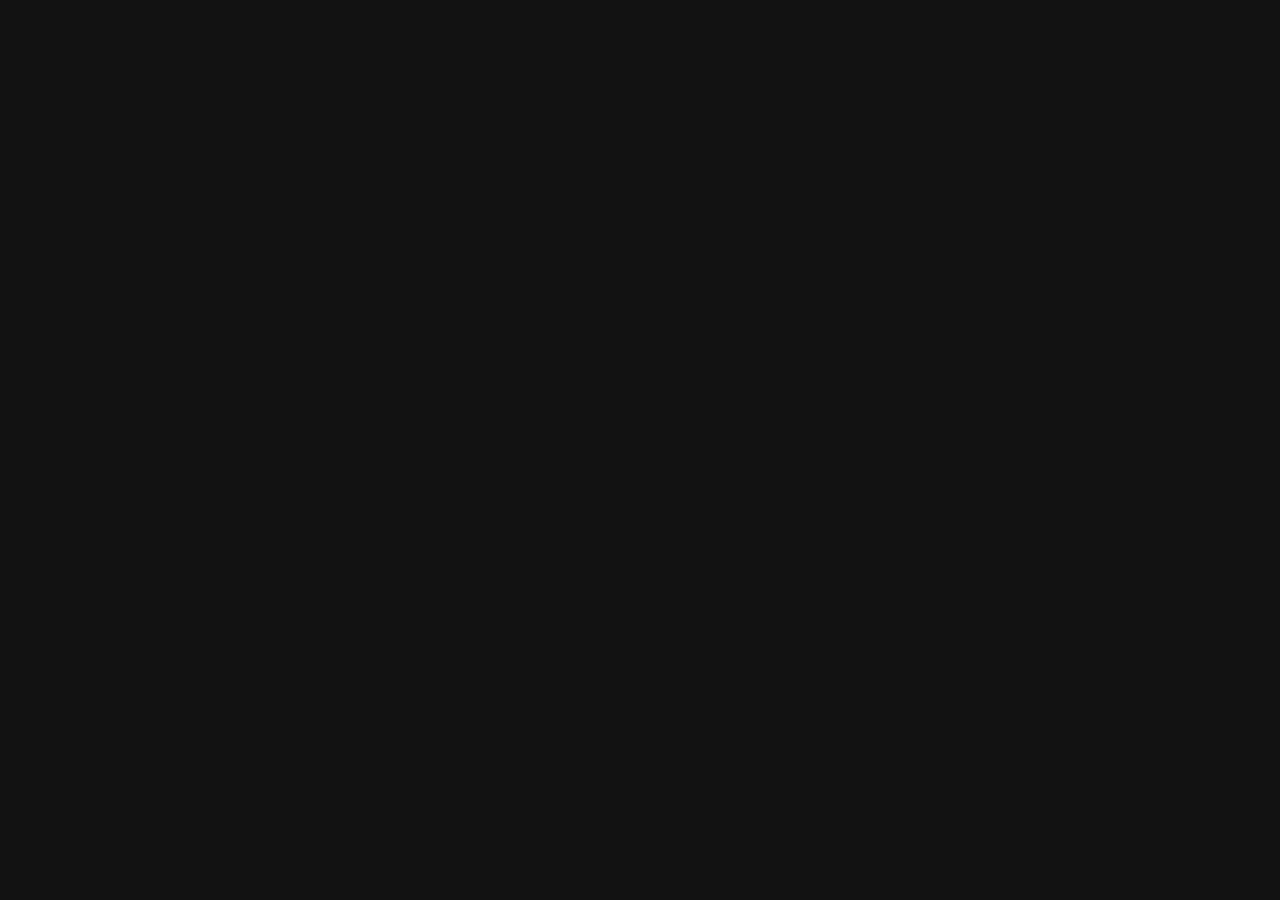
==== commit 22f90de5: "Refactor repo into process-oriented apps and semantic data layout" ====
--- a/index.html
+++ b/index.html
@@ -1,14 +1,11 @@
 <!doctype html>
 <html lang="en">
-  <head>
-    <meta charset="UTF-8" />
-    <meta name="viewport" content="width=device-width, initial-scale=1.0" />
-    <title>Cinema Schedule Planner</title>
-    <link rel="stylesheet" href="styles.css" />
-  </head>
-  <body>
-    <div id="root"></div>
-    <script>window.SEATMAP_API_BASE = "http://127.0.0.1:8765";</script>
-    <script type="module" src="app.js"></script>
-  </body>
+<head>
+  <meta charset="utf-8">
+  <meta http-equiv="refresh" content="0; url=apps/frontend/index.html">
+  <title>Cinema Schedule Planner</title>
+</head>
+<body>
+  <p>Moved to <a href="apps/frontend/index.html">apps/frontend/index.html</a>.</p>
+</body>
 </html>
